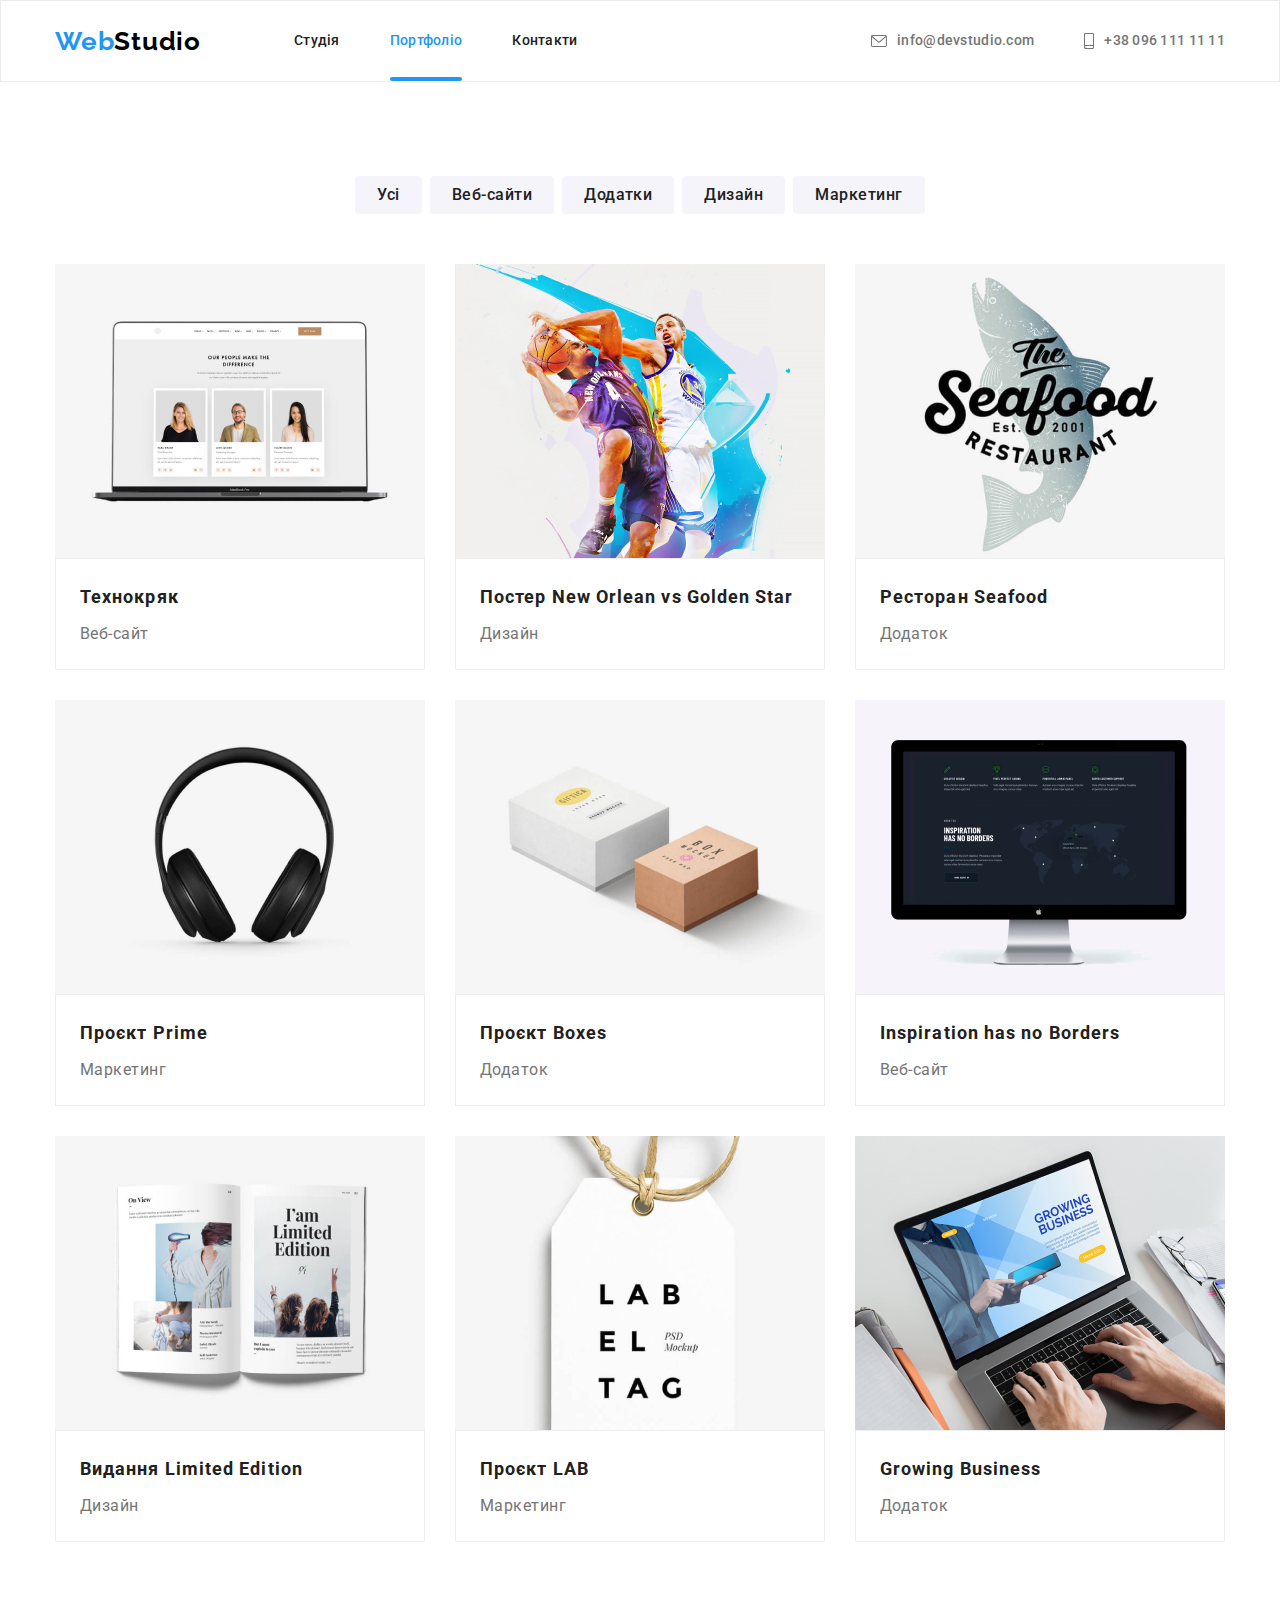
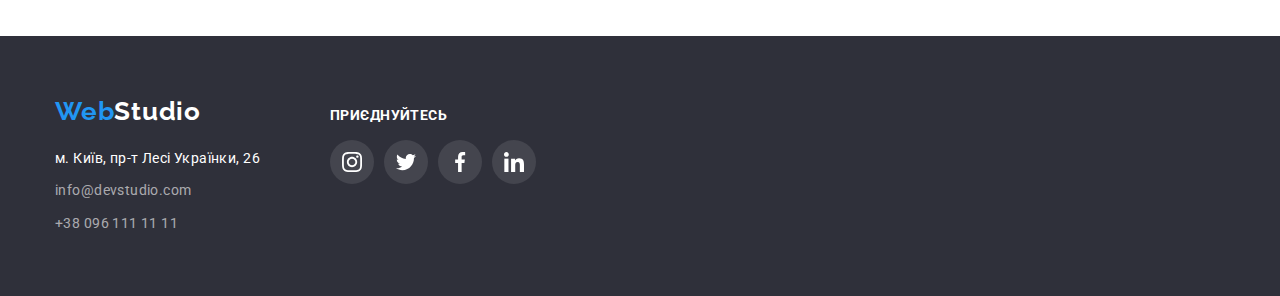
==== portfolio.html @ 4a8c14d6 "1" ====
<!DOCTYPE html>
<html lang="uk">
<head>
    <meta charset="UTF-8">
    <meta http-equiv="X-UA-Compatible" content="IE=edge">
    <meta name="viewport" content="width=device-width, initial-scale=1.0">
    <title>Portfolio</title>
    <link rel="preconnect" href="https://fonts.googleapis.com">
    <link rel="preconnect" href="https://fonts.gstatic.com" crossorigin>
    <link href="https://fonts.googleapis.com/css2?family=Raleway:wght@700&family=Roboto:wght@400;500;700;900&display=swap"
        rel="stylesheet">
        <link rel="stylesheet" href="https://cdn.jsdelivr.net/npm/modern-normalize@1.1.0/modern-normalize.min.css">
    <link rel="stylesheet" href="./css/style.css" />
</head>
<body>
    <div class="header-border">
    <header class="header-info container flex">
        <nav class="flex">
            <a class="web flex" href="./index.html">Web<span class="studio-color">Studio</span></a>
            <ul class="button-list">
                <li><a class="web-study " href="./index.html">Студія</a></li>
                <li><a class="web-study current" href="./portfolio.html">Портфоліо</a></li>
                <li><a class="web-study" href="#">Контакти</a></li>
            </ul>
        </nav>
        <ul class="flex tel-list">
            <li class="tel-list-item tel"><a class="tel" href="mailto:info@devstudio.com"><svg class="tel_list_envelope "
                        aria-label="пошта">
                        <use href="./images/sprite.svg#icon-envelope"></use>
                    </svg> info@devstudio.com</a></li>
            <li class="tel-list-item tel"><a class="tel" href="tel:+380961111111"><svg class="tel_list_smartphone "
                        aria-label="телефон">
                        <use href="./images/sprite.svg#icon-smartphone"></use>
                    </svg> +38 096 111 11 11</a></li>
        </ul>
    </header>
    </div>
    <main>
        
        <section class="section">
            <div class="container">
                <h1 class="visually-hidden">Текс портфоліо</h1>
                <ul class="flex-btn">
                    <li><button class="portfolio-btn" type="button">Усі</button></li>
                    <li><button class="portfolio-btn" type="button">Веб-сайти</button></li>
                    <li><button class="portfolio-btn" type="button">Додатки</button></li>
                    <li><button class="portfolio-btn" type="button">Дизайн</button></li>
                    <li><button class="portfolio-btn" type="button">Маркетинг</button></li>
                </ul>
                <ul class="portfolio-item-flex">
                    <li class="portfolio-item">
                        <a class="portfolio-item-link" href="">
                            <div class="portfolio-item-wraper">
                                <img src="./images/portfolio/img.jpg" alt="Ноутбук" width="370">
                                <p class="overlay">Ресурс пропонує комплексні пропозиції з різним рівнем функціоналу та сервісів. Все це дозволить
                                    відвідувачу отримати вичерпні відомості про компанію чи приватну особу.</p>
                            </div>
                        
                        <div class="portfolio-text">
                            <h2 class="portfolioh">Технокряк</h2>
                            <p class="portfoliop">Веб-сайт</p>
                        </div>
                        </a>
                    </li>
                    <li class="portfolio-item">
                        <a class="portfolio-item-link" href="">
                            <div class="portfolio-item-wraper">
                                <img src="./images/portfolio/img1.jpg" alt="Баскетбол" width="370">
                                <p class="overlay">Ресурс пропонує комплексні пропозиції з різним рівнем функціоналу та сервісів. Все це дозволить
                                    відвідувачу отримати вичерпні відомості про компанію чи приватну особу.</p>
                            </div>
                        
                        <div class="portfolio-text">
                            <h2 class="portfolioh">Постер New Orlean vs Golden Star</h2>
                            <p class="portfoliop">Дизайн</p>
                        </div>
                        </a>
                    </li>
                    <li class="portfolio-item">
                        <a class="portfolio-item-link" href="">
                            <div class="portfolio-item-wraper">
                                <img src="./images/portfolio/img2.jpg" alt="логотип ресторану" width="370">
                                <p class="overlay">Ресурс пропонує комплексні пропозиції з різним рівнем функціоналу та сервісів. Все це дозволить
                                    відвідувачу отримати вичерпні відомості про компанію чи приватну особу.</p>
                            </div>
                        
                        <div class="portfolio-text">
                            <h2 class="portfolioh">Ресторан Seafood</h2>
                            <p class="portfoliop">Додаток</p>
                        </div>
                        </a>
                    </li>
                    <li class="portfolio-item">
                        <a class="portfolio-item-link" href="">
                            <div class="portfolio-item-wraper">
                                <img src="./images/portfolio/img3.jpg" alt="Навушники" width="370">
                                <p class="overlay">Ресурс пропонує комплексні пропозиції з різним рівнем функціоналу та сервісів. Все це дозволить
                                    відвідувачу отримати вичерпні відомості про компанію чи приватну особу.</p>
                            </div>
                        
                        <div class="portfolio-text">
                            <h2 class="portfolioh">Проєкт Prime</h2>
                            <p class="portfoliop">Маркетинг</p>
                        </div>
                        </a>
                    </li>
                    <li class="portfolio-item">
                        <a class="portfolio-item-link" href="">
                            <div class="portfolio-item-wraper">
                                <img src="./images/portfolio/img4.jpg" alt="Коробки" width="370">
                                <p class="overlay">Ресурс пропонує комплексні пропозиції з різним рівнем функціоналу та сервісів. Все це дозволить
                                    відвідувачу отримати вичерпні відомості про компанію чи приватну особу.</p>
                            </div>
                        
                        <div class="portfolio-text">
                            <h2 class="portfolioh">Проєкт Boxes</h2>
                            <p class="portfoliop">Додаток</p>
                        </div>
                        </a>
                    </li>
                    <li class="portfolio-item">
                        <a class="portfolio-item-link" href="">
                            <div class="portfolio-item-wraper">
                                <img src="./images/portfolio/img5.jpg" alt="Комп'ютер" width="370">
                                <p class="overlay">Ресурс пропонує комплексні пропозиції з різним рівнем функціоналу та сервісів. Все це дозволить
                                    відвідувачу отримати вичерпні відомості про компанію чи приватну особу.</p>
                            </div>
                        
                            <div class="portfolio-text">
                            <h2 class="portfolioh">Inspiration has no Borders</h2>
                        <p class="portfoliop">Веб-сайт</p>
                        </div>
                        </a>
                    </li>
                    <li class="portfolio-item">
                        <a class="portfolio-item-link" href="">
                            <div class="portfolio-item-wraper">
                                <img src="./images/portfolio/img6.jpg" alt="Підручник" width="370">
                                <p class="overlay">Ресурс пропонує комплексні пропозиції з різним рівнем функціоналу та сервісів. Все це дозволить
                                    відвідувачу отримати вичерпні відомості про компанію чи приватну особу.</p>
                            </div>
                        
                        <div class="portfolio-text">
                            <h2 class="portfolioh">Видання Limited Edition</h2>
                            <p class="portfoliop">Дизайн</p>
                        </div>
                        </a>
                    </li>
                    <li class="portfolio-item">
                        <a class="portfolio-item-link" href="">
                            <div class="portfolio-item-wraper">
                                <img src="./images/portfolio/img7.jpg" alt="Бірка" width="370">
                                <p class="overlay">Ресурс пропонує комплексні пропозиції з різним рівнем функціоналу та сервісів. Все це дозволить
                                    відвідувачу отримати вичерпні відомості про компанію чи приватну особу.</p>
                            </div>
                        
                        <div class="portfolio-text">
                            <h2 class="portfolioh">Проєкт LAB</h2>
                            <p class="portfoliop">Маркетинг</p>
                        </div>
                        </a>
                    </li>
                    <li class="portfolio-item">
                        <a class="portfolio-item-link" href="">
                            <div class="portfolio-item-wraper">
                                <img src="./images/portfolio/img8.jpg" alt="Лаптоп" width="370">
                                <p class="overlay">Ресурс пропонує комплексні пропозиції з різним рівнем функціоналу та сервісів. Все це дозволить
                                    відвідувачу отримати вичерпні відомості про компанію чи приватну особу.</p>
                            </div>
                        
                        <div class="portfolio-text">
                            <h2 class="portfolioh">Growing Business</h2>
                            <p class="portfoliop">Додаток</p>
                        </div>
                        </a>
                    </li>
                </ul>
            </div>
        </section>
        
    </main>
    <footer class=" bgfot web-container ">
        <div class="container flex-footer">
            <div>
                <a class="web-footer " href="./index.html">Web<span class="studio-ft">Studio</span></a>
                <address class="web-style">
                    <ul class="">
                        <li class="address-item"><a class="maps-address address-item" target="_blank"
                                rel="nofollow noopener" href="https://goo.gl/maps/S66frL6C7Uxyh1Da7">м. Київ, пр-т Лесі
                                Українки, 26</a></li>
                        <li class="address-item"><a class="contacts address-item"
                                href="mailto:info@devstudio.com">info@devstudio.com</a></li>
                        <li><a class="contacts" href="tel:+380961111111">+38 096 111 11 11</a></li>
                    </ul>
                </address>
            </div>
            <div class="follow">
                <p class="social-footer">Приєднуйтесь</p>
                <ul class="team-total-flex">
                    <li>
                        <a href="" class="social_list_link_footer"><svg aria-label="іконка інстаграм"
                                class="team_total_contacts_footer">
                                <use href="./images/sprite.svg#icon-instagram"></use>
                            </svg></a>
                    </li>
                    <li>
                        <a href="" class="social_list_link_footer"><svg aria-label="іконка твитера"
                                class="team_total_contacts_footer">
                                <use href="./images/sprite.svg#icon-twitter"></use>
                            </svg></a>
                    </li>
                    <li>
                        <a href="" class="social_list_link_footer"><svg aria-label="іконка фейсбук"
                                class="team_total_contacts_footer">
                                <use href="./images/sprite.svg#icon-facebook"></use>
                            </svg></a>
                    </li>
                    <li>
                        <a href="" class="social_list_link_footer"><svg aria-label="іконка линкедін"
                                class="team_total_contacts_footer">
                                <use href="./images/sprite.svg#icon-linkedin"> </use>
                            </svg></a>
                    </li>
                </ul>
            </div>
        </div>
    
    </footer>
</body>
</html>
---- css/style.css ----
/* Обнуление*/
li {
    
    list-style-type: none;
    
}
img{
        display: block;
}
h1,h2,h3,h4,p{
        margin-top: 0;
        margin-bottom: 0;
}
a{
        text-decoration: none;
}
ul,ol {
    margin-left: 0;
    padding-left: 0;
    margin-top: 0;
    margin-bottom: 0;
    
}
button{
        cursor: pointer;
        font-family: 'Roboto', sans-serif;
}
.container{
        width: 1200px;
        margin-left: auto;
        margin-right: auto;
        padding-left: 15px;
        padding-right: 15px;
        
}
.section{
        padding-top: 94px;
        padding-bottom: 94px;
}
/*Стили*/
.header-info{
        display: block;
}
.web{
   
        font-family: 'Raleway';
        font-style: normal;
        font-weight: 700;
        font-size: 26px;
        line-height: 1.19;
        letter-spacing: 0.03em;
        color: #2196F3;
        
        
        
}
:root{
       --text-color: #212121;
       --bggolor: #ffffff;
       --neader-footer-textcolor: #757575; 
       --logo-color:#2196F3;
        
}
body {
    font-family: 'Roboto', sans-serif;
    color: #212121;
    background-color: #fff;
    font-size: 14px;
    letter-spacing: 0.03em;
}
.flex{
        display: flex;
        align-items: center;
}
.button-list{
        display: flex;
        gap: 50px;
        margin-left: 93px;
        position: relative;
        
}
.tel-list{
        align-items: center;
        margin-left: auto;
        gap: 50px;
}
.web-study{
   
        font-style: normal;
        font-weight: 500;
        font-size: 14px;
        line-height: 1.14;
        letter-spacing: 0.02em;
        color: var(--text-color);
        padding-top: 32px;
        padding-bottom: 32px;
        display: flex;
        transition: color 250ms cubic-bezier(0.4, 0, 0.2, 1);
        

}

.studio-color{
        color: black;
}
.studio-ft{
        color: #fff;
}
.web-study:hover,.web-study:focus{
    color: #2196F3;
    
}

.tel{
    
        font-style: normal;
        font-weight: 500;
        font-size: 14px;
        line-height: 1.14;
        letter-spacing: 0.02em;
        color: #757575;
        fill: var(--neader-footer-textcolor);
        fill: currentColor;
        display: flex;
        align-items: center;
        transition: color 250ms cubic-bezier(0.4, 0, 0.2, 1),
         fill 250ms cubic-bezier(0.4, 0, 0.2, 1);
}
.tel:hover,.tel:focus{
    color: #2196F3;
    fill: var(--logo-color);

}
.tel-list-item{
        
}
.tel_list_envelope{
        
        width: 16px;
        height: 12px;
        margin-right: 10px;
        
}
.tel_list_smartphone{
        width: 10px;
        height: 16px;
        margin-right: 10px;

}
.current {
        color: var(--logo-color);
        position: relative;
        

}
.current::after{
        
        content:'';
        width: 100%;
        height: 4px;
        background: #2196F3;
        border-radius: 2px;
        position: absolute;
        bottom: 0;
        left: 0;      

}
.busines{
    
        font-family: 'Roboto';
        font-style: normal;
        font-weight: 900;
        font-size: 44px;
        line-height: 1.36;
        text-align: center;
        letter-spacing: 0.06em;
        text-transform: uppercase;
        color: #FFFFFF;
        text-shadow: 0px 4px 4px rgba(0, 0, 0, 0.25), 0px 4px 4px rgba(0, 0, 0, 0.25);
        width: 696px;
        margin: 0 auto;
        margin-left: 260px;
        
}
.fon{
        background-color: #2F303A;
       /* width: 1600px;
        height: 600px; */
        padding-top: 200px;
        padding-bottom: 200px;
        text-align: center;
        background-image:linear-gradient(rgba(47, 48, 58, 0.4),rgba(47, 48, 58, 0.4)), url(../images/portfolio/Imgbg.jpg);
        background-size: cover;
        background-repeat: no-repeat;
        max-width: 1600px;
        max-height: 600px;
        margin: 0px auto;
           
}
.order{
        border: none;
        border-radius: 4px;
        background-color: #188CE8;
        font-weight: 700;
        font-size: 16px;
        line-height: 1.87;
        text-align: center;
        letter-spacing: 0.06em;
        color: #FFFFFF;
        margin-top: 30px;
        padding: 10px 32px;
        transition: background-color 250ms cubic-bezier(0.4, 0, 0.2, 1);
        
}
.order:hover,.order:focus{
        background-color: #2196F3;
        
        
}
.special_list{
        width: 70px;
        height: 70px;
        /* background-color: #F5F4FA; */
        /* margin-bottom: 55px; */
        
}

.bg-special{
        width: 270px;
        height: 120px;
        background: #F5F4FA;
        border-radius: 4px;
        display: flex;
        align-items: center;
        justify-content: center;
        margin-bottom: 30px;
}
.overlay-ing-title{
        font-weight: 700;
        line-height: 1.14;
        text-transform: uppercase;
        color: #FFFFFF;
        position: absolute;
        bottom: 0;
        background-color: rgba(47, 48, 58, 0.8);
        width: 370px;
        height: 70px;
        display: flex;
        justify-content: center;
        align-items: center;
        
        
        
}
.img-title-overlay{
        position: relative;
        
        
        
}
.section-p{
        padding-top: 0px;
}
.team-name{
        font-style: normal;
        font-weight: 500;
        font-size: 16px;
        line-height: 1.14;
        letter-spacing: 0.03em;
        color: #212121;
        margin-bottom: 10px;
        
}
.team-job{
        font-weight: 400;
        font-size: 16px;
         line-height: 19px;
        text-align: center;
        letter-spacing: 0.03em;
        color: #757575;
        
        
}
.tem-total{
        padding-top: 30px;
        padding-bottom: 30px;
}
.upper{
        font-style: normal;
        font-weight: 700;
        line-height: 1.14;
        letter-spacing: 0.03em;
        color: #212121;
        text-transform: uppercase;
        font-size: 14px;
}
.pupper{
        font-style: normal;
        font-weight: 400;
        font-size: 14px;
        line-height: 1.5;
        letter-spacing: 0.03em;
        color: #757575;
}
.upper-list{
        /* margin-top: 94px; */
}
.flex-upper{
        display: flex;
        gap: 30px;
}
.pupper-list{
        margin-top: 10px;
}
.visually-hidden {
        position: absolute;
        width: 1px;
        height: 1px;
        margin: -1px;
        border: 0;
        padding: 0;

        white-space: nowrap;
        clip-path: inset(100%);
        clip: rect(0 0 0 0);
        overflow: hidden;
}
.section-title{
        
        font-style: normal;
        font-weight: 700;
        font-size: 36px;
        line-height: 1.17;
        text-align: center;
        letter-spacing: 0.03em;
        color: #212121;
        margin-bottom: 50px;
    
}
.img-title{
        justify-content: space-between;
        
        
}
.team{
        background: #F5F4FA;
    
}
.team-item{     
        box-shadow: 0px 1px 3px rgba(0, 0, 0, 0.12), 0px 1px 1px rgba(0, 0, 0, 0.14), 0px 2px 1px rgba(0, 0, 0, 0.2);
        border-radius: 0px 0px 4px 4px;
        text-align: center;  
        background-color: #fff;  
        
}
.team-list{
        justify-content: space-between;
        
}
.team_total_contacts{
        width: 20px;
        height: 20px;
        fill: currentColor;
        
        
}
.team-total-flex{
        display: flex;
        justify-content: center;
        column-gap: 10px;
        margin-top: 16px;
}
.social_list_link{
        display: flex;
        align-items: center;
        justify-content: center;
        width: 44px;
        height: 44px;
        border-radius: 50%;
        /* background-color: rgb(255, 255, 255); */
        color: #AFB1B8;
        transition: background-color 250ms cubic-bezier(0.4, 0, 0.2, 1),
        color 250ms cubic-bezier(0.4, 0, 0.2, 1);
        
        
        
}
.social_list_link:hover,
.social_list_link:focus{
        background-color:#2196F3;
        color: #FFFFFF;
        
}


.logo-company-list{
        display: flex;
        gap: 30px;
        
}
.logo-company-link{
        /* display: block; */
        /* border: 1px solid #AFB1B8;
        border-radius: 4px; */
        
}
.logo-link{
        display: flex;
        align-items: center;
        justify-content: center;
        width: 170px;
        height: 92px;
        color: #AFB1B8;
        border: 1px solid #AFB1B8;
        border-radius: 4px;
        transition: color 250ms cubic-bezier(0.4, 0, 0.2, 1),
         border 250ms cubic-bezier(0.4, 0, 0.2, 1);
}
.logo-company{
        fill: currentColor;
        width: 106px;
        height: 60px;
        
}

.logo-link:hover,
.logo-link:focus{
        color: #2196F3;
        border: 1px solid #2196F3;
        
}


.bgfot {
        background-color: #2F303A;
        padding-top: 60px;
        padding-bottom: 60px;
        
    
}
.web-footer{
        
        font-family: 'Raleway';
        font-style: normal;
        font-weight: 700;
        font-size: 26px;
        line-height: 1.19;
        letter-spacing: 0.03em;
        color: #2196F3;
        width: 145px;
        height: 31px;
}
.web-container{
        /* padding-top: 60px;
        padding-bottom: 60px; */
}
.address-item{
        margin-bottom: 9px;
}
.web-style{
        margin-top: 20px;
}

.maps-address:hover,.maps-address:focus{
    color: #2196F3;

}
.contacts:hover,.contacts:focus{
    color: #2196F3;

}
.maps-address{
    
        font-family: 'Roboto';
        font-style: normal;
        font-weight: 400;
        font-size: 14px;
        line-height: 1.7;
        letter-spacing: 0.03em;
        color: #FFFFFF;
        transition: color 250ms cubic-bezier(0.4, 0, 0.2, 1);
}
.contacts{
        
        font-family: 'Roboto';
        font-style: normal;
        font-weight: 400;
        font-size: 14px;
        line-height: 1.7;
        letter-spacing: 0.03em;
        color: rgba(255, 255, 255, 0.6);
        transition: color 250ms cubic-bezier(0.4, 0, 0.2, 1);
        
}
.flex-footer{
        display: flex;
        align-items: baseline;
}
.follow{
        margin-left: 70px;
}
.social-footer{
        font-weight: 700;
        font-size: 14px;
        line-height: 1.14;
        letter-spacing: 0.03em;
        text-transform: uppercase;
        color: #FFFFFF;
        
}
.social_list_link_footer {
        display: flex;
        align-items: center;
        justify-content: center;
        width: 44px;
        height: 44px;
        border-radius: 50%;
        background: rgba(255, 255, 255, 0.1);
        transition: background-color 250ms cubic-bezier(0.4, 0, 0.2, 1);
        

}
.team_total_contacts_footer {
        width: 20px;
        height: 20px;
        fill: #fff;
        transition: fill 250ms cubic-bezier(0.4, 0, 0.2, 1);


}

.social_list_link_footer:hover,
.social_list_link_footer:focus {
        background-color: #2196F3;

}

.social_list_link_footer:hover .team_total_contacts_footer,
.social_list_link_footer:focus .team_total_contacts_footer {
        fill: #fff;
}
.backdrop{
        position: fixed;
        top: 0;
        left: 0;
        z-index: 100;
        width: 100%;
        height: 100%;
        background-color: rgba(0, 0, 0, 0.2);
        transition: opacity 500ms ease, visibility 500ms ease;
}
.backdrop.is-hidden{
        visibility: hidden;
        opacity: 0;
        pointer-events: none;
}
.modal{
        width: 528px;
        height: 581px;
        background-color: #fff;
        position: absolute;
        top: 50%;
        left: 50%;
        transform: translate(-50%,-50%);
        border-radius: 4px;
}
.modal-close-btn{
        position: absolute;
        top: 8px;
        right: 8px;
        display: flex;
        align-items: center;
        justify-content: center;
        background-color: transparent;
        border: 1px solid rgba(0, 0, 0, 0.1);
        width: 30px;
        height: 30px;
        border-radius: 50%;
        padding: 0;
}

/* Портфолио*/
.header-border{
        border: 1px solid #ECECEC;

}
.portfolio-btn{
        font-weight: 500;
        font-size: 16px;
        line-height: 1.62;
        text-align: center;
        letter-spacing: 0.03em;
        border: none;
        border-radius: 4px;
        background: #F5F4FA;
        color: var(--text-color);
        padding: 6px 22px;
        transition: background-color 250ms cubic-bezier(0.4, 0, 0.2, 1),
         color  250ms cubic-bezier(0.4, 0, 0.2, 1),
         box-shadow 250ms cubic-bezier(0.4, 0, 0.2, 1);
}
.portfolio-btn:hover, .portfolio-btn:focus {
    background-color: #2196F3;
    color: #FFFFFF;
    box-shadow: 0px 5px 5px rgb(103, 103, 103);
}
.flex-btn{
        display: flex;
        gap: 8px;
        justify-content: center;
}
.portfolio-item-flex{
        display: flex;
        flex-wrap: wrap;
        gap: 30px;
        margin-top: 50px;
}
.portfolio-item{
    
    border-radius: 0px 0px 4px 4px;
    
    width: 370px;
    
}
.portfolio-text{
        
        border: 1px solid #EEEEEE;
        padding: 20px 24px;
}
.portfolioh{
        font-weight: 700;
        font-size: 18px;
        line-height: 2;
        letter-spacing: 0.06em;
        color: #212121;
        
}
.portfoliop{
        font-weight: 400;
        font-size: 16px;
        line-height: 1.87;
        letter-spacing: 0.03em;
        color: #757575;
        margin-top: 4px;
}
.portfolio-item-link{
        display: block;
        transition: box-shadow 250ms cubic-bezier(0.4, 0, 0.2, 1);
}
.portfolio-item-link:hover,
.portfolio-item-link:focus{
        box-shadow: 0px 1px 1px rgba(0, 0, 0, 0.12), 0px 4px 4px rgba(0, 0, 0, 0.06), 1px 4px 6px rgba(0, 0, 0, 0.16);;
}
.overlay{
        position: absolute;
        background: rgba(33, 150, 243, 0.9);
        font-family: 'Roboto';
        font-style: normal;
        font-weight: 400;
        font-size: 18px;
        line-height: 1.55;
        letter-spacing: 0.03em;
        padding: 63px 24px;
        height: 100%;
        width: 100%;
        top: 0;
        left: 0;   
        overflow: auto;
        color: #FFFFFF;
        transform: translateY(100%);
        transition: transform 500ms linear;
        
}
.portfolio-item-wraper{
        position: relative;
        overflow: hidden;
}
.portfolio-item-link:hover .overlay,
.portfolio-item-link:focus .overlay{
        transform: translate(0%);
}
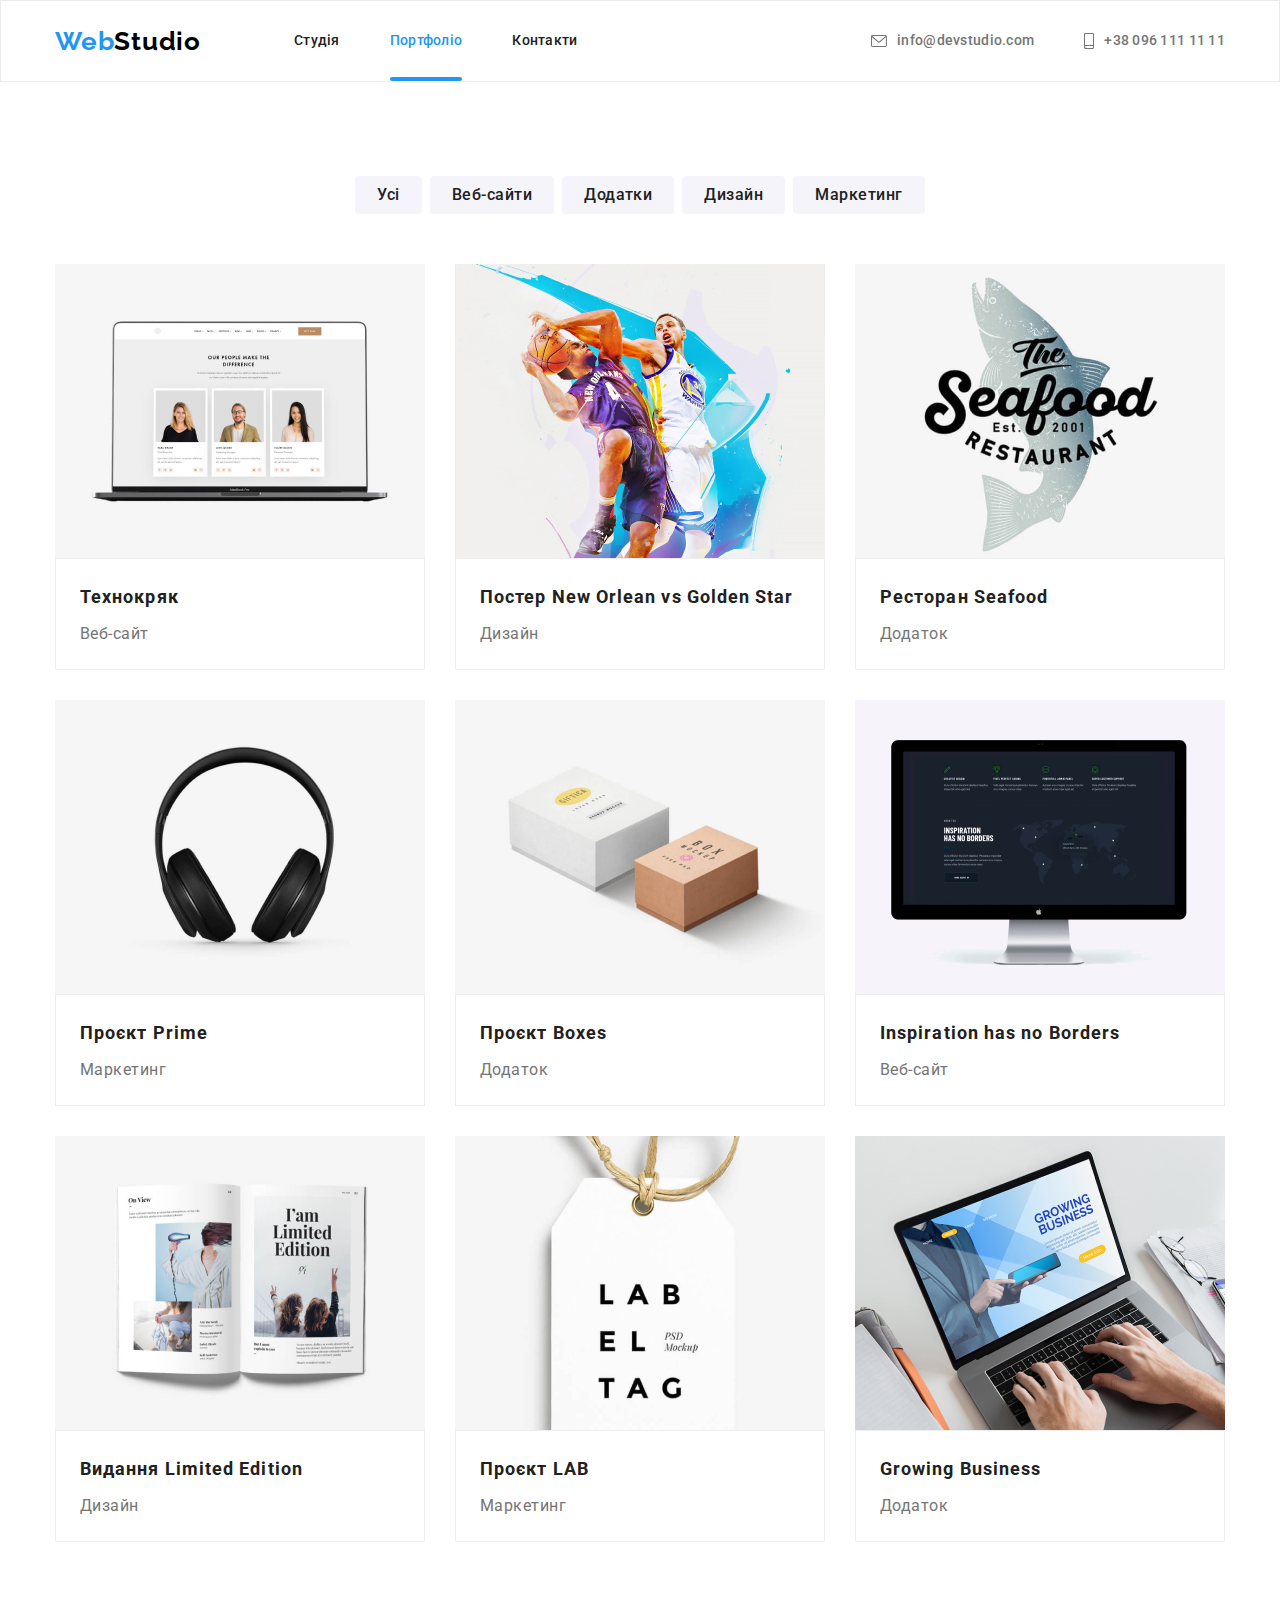
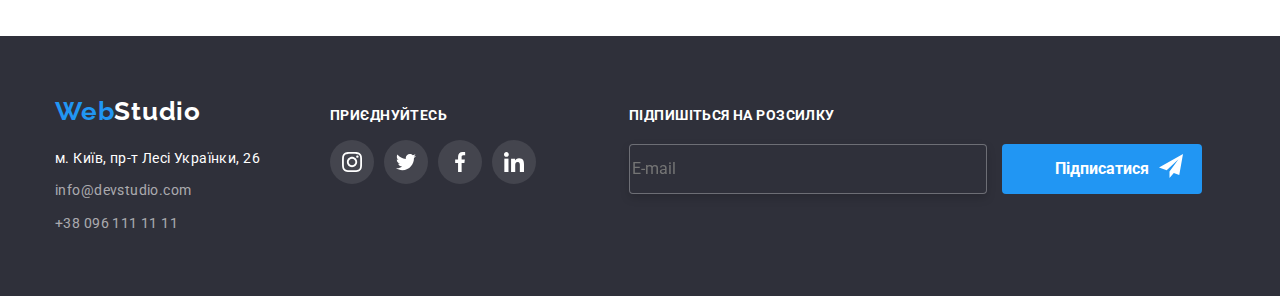
==== commit b5a025bd: "1" ====
--- a/portfolio.html
+++ b/portfolio.html
@@ -222,6 +222,22 @@
                             </svg></a>
                     </li>
                 </ul>
+                </div>
+                <div class="social-follow">
+                    <p class="social-footer">Підпишіться на розсилку</p>
+                    <label>
+                
+                        <input class="social-footer-mail" placeholder="E-mail" type="mailto" required pattern="[a-zA-Zа-яА-ЯіІїЇ`ʼ]+"
+                            name="usermail">
+                        <button class="footer-form-sumbit " type="submit">Підписатися
+                            <svg class="position-icon-sent">
+                                <use href="./images/sprite.svg#icon-send"></use>
+                            </svg>
+                        </button>
+                    </label>
+                
+                
+                </div>
             </div>
         </div>
     
--- a/css/style.css
+++ b/css/style.css
@@ -539,6 +539,62 @@
 .social_list_link_footer:focus .team_total_contacts_footer {
         fill: #fff;
 }
+.footer-button{
+        position: relative;
+}
+.position-icon-sent{
+        position: absolute;
+        
+        width: 24px;
+        height: 24px;
+        margin-left: 10px;
+        margin-bottom: 13px;
+        fill: var(--bggolor);
+}
+.social-footer-mail{
+        width: 358px;
+        height: 50px;
+        border: 1px solid rgba(255, 255, 255, 0.3);
+        filter: drop-shadow(0px 4px 4px rgba(0, 0, 0, 0.15));
+        border-radius: 4px;
+        background: #2F303A;
+        font-family: 'Roboto';
+        font-style: normal;
+        font-weight: 400;
+        font-size: 16px;
+        line-height: 20px;
+        color:#fff;
+        margin-top: 20px;
+        margin-right: 12px;
+        
+}
+.social-footer-mail:focus{
+        /* border:none; */
+}
+.social-follow{
+        margin-left: 93px;
+}
+.footer-form-sumbit{
+        background: #2196F3;
+        /* box-shadow: 0px 4px 4px rgba(0, 0, 0, 0.15); */
+        border-radius: 4px;
+        border: none;
+        /* display: flex; */
+        align-items: center;
+        text-align: center;
+        font-style: normal;
+        font-weight: 700;
+        font-size: 16px;
+        line-height: 30px;
+        color: var(--bggolor);
+        width: 200px;
+        height: 50px;
+        transition: background 250ms cubic-bezier(0.4, 0, 0.2, 1);
+}
+.footer-form-sumbit:hover,
+.footer-form-sumbit:focus{
+        background: #188CE8;
+}
 .backdrop{
         position: fixed;
         top: 0;
@@ -556,7 +612,7 @@
 }
 .modal{
         width: 528px;
-        height: 581px;
+        /* height: 581px; */
         background-color: #fff;
         position: absolute;
         top: 50%;
@@ -577,6 +633,156 @@
         height: 30px;
         border-radius: 50%;
         padding: 0;
+}
+/* ==================== MODAL FORM ==================== */
+.modal-form-title {
+        font-family: var(--text-color);
+        font-size: 20px;
+        font-weight: 700;
+        text-align: center;
+        margin-bottom: 20px;
+        margin-top: 40px;
+        /* width: 448px; */
+}
+
+.modal-form {
+        display: flex;
+        flex-direction: column;
+}
+
+.modal-form-field {
+        margin-bottom: 20px;
+        margin-left: 40px;
+        margin-right: 40px;
+}
+
+.modal-form-field-desc {
+        display: block;
+        font-size: 14px;
+        color: #555555;
+        margin-bottom: 8px;
+}
+
+.modal-form-input-wrapper {
+        position: relative;
+        display: block;
+}
+
+.modal-form-input {
+        width: 100%;
+        height: 40px;
+        border-radius: 5px;
+        border: 1px solid #303030;
+        padding-left: 42px;
+        transition: border-color var(--logo-color);
+}
+
+.modal-form-input:focus {
+        outline: none;
+        border-color: var(--logo-color);
+}
+
+.modal-form-input-icon {
+        position: absolute;
+        top: 50%;
+        left: 12px;
+        transform: translateY(-50%);
+        display: block;
+        width: 18px;
+        height: 18px;
+        transition: background-color var(--logo-color);
+}
+
+.modal-form-input:focus+.modal-form-input-icon {
+        fill: var(--logo-color);
+}
+
+.modal-form-message {
+        width: 448px;
+        height: 120px;
+        border-radius: 5px;
+        border: 1px solid #303030;
+        padding: 15px;
+        resize: none;
+        transition: border-color var(--logo-color);
+}
+
+.modal-form-message::placeholder {
+        font-size: 14px;
+        
+}
+
+.modal-form-message:focus {
+        outline: none;
+        border-color: var(--logo-color);
+}
+.modal-form-underline{
+        text-decoration: underline;
+        color: var(--logo-color);
+}
+.modal-form-check-field {
+        display: flex;
+        align-items: center;
+        margin-bottom: 20px;
+}
+
+.modal-form-check {
+        position: absolute;
+        appearance: none;
+}
+
+.modal-form-own-checkbox {
+        width: 20px;
+        height: 20px;
+        border: 1px solid #212121;
+        border-radius: 3px;
+        cursor: pointer;
+        margin-right: 10px;
+        margin-left: 52px;
+}
+
+.modal-form-own-checkbox-icon {
+        display: none;
+        fill: #ffffff;
+}
+
+.modal-form-check:checked+.modal-form-own-checkbox {
+        background-color: var(--logo-color);
+}
+
+.modal-form-check:checked+.modal-form-own-checkbox .modal-form-own-checkbox-icon {
+        display: block;
+}
+
+.modal-form-check:focus+.modal-form-own-checkbox {
+        box-shadow: 0 0 0 2px rgba(0, 0, 255, 0.5);
+        
+}
+
+.modal-form-sumbit {
+        min-width: 160px;
+        min-height: 40px;
+        align-self: center;
+        padding: 6px 16px;
+        border: 1px solid var(--neader-footer-textcolor);
+        border-radius: 4px;
+        background-color: #2196F3;
+        font-weight: 600;
+        font-size: 12px;
+        line-height: 1.33;
+        letter-spacing: 0.09em;
+        text-transform: uppercase;
+        cursor: pointer;
+        color: var(--bggolor);
+        margin-bottom: 40px;
+        
+        
+}
+
+.modal-form-sumbit:hover,
+.modal-form-sumbit:focus {
+        background-color: #188CE8;
+        color: #ffffff;
 }
 
 /* Портфолио*/
